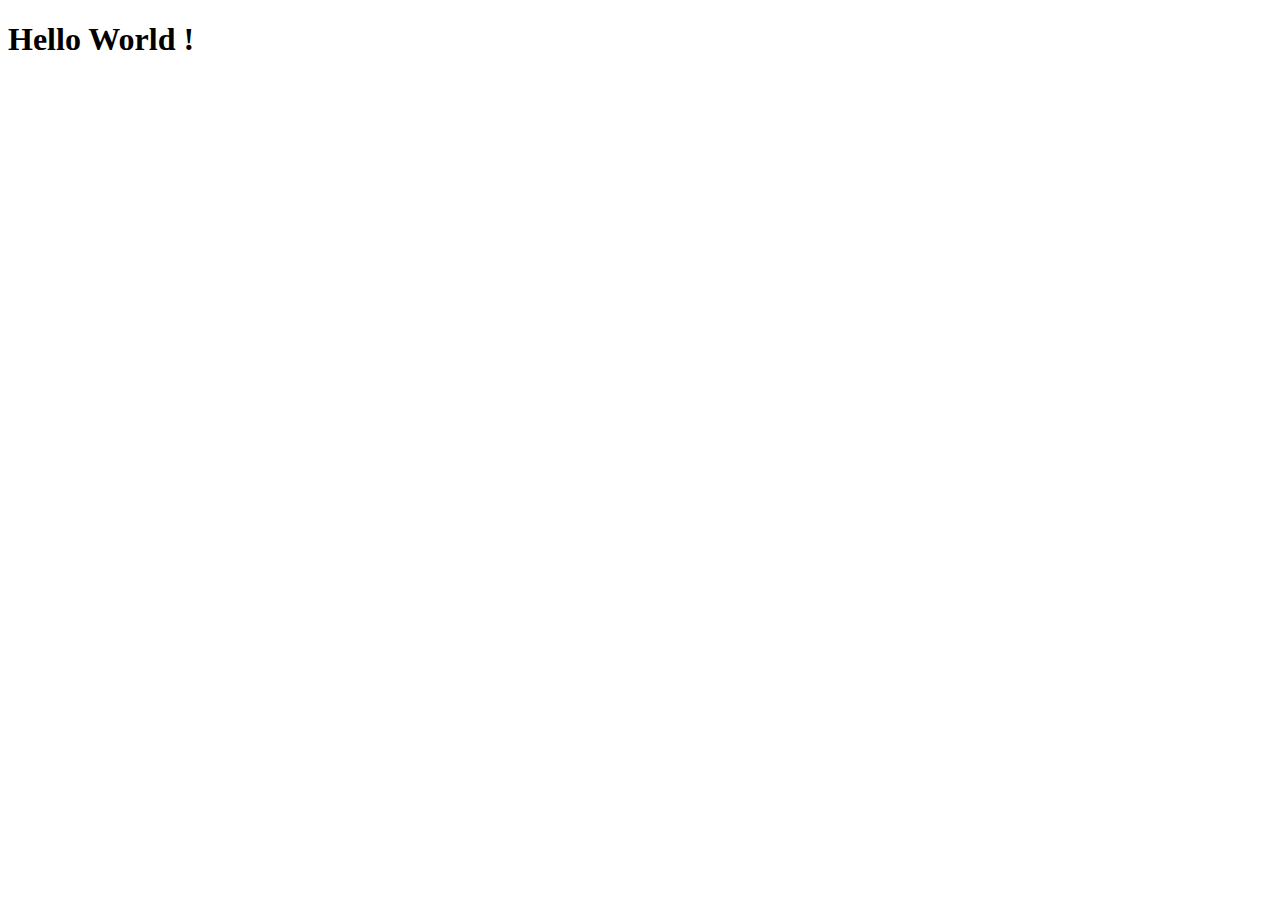
==== index.html @ 2cf9e1de "init" ====
<!DOCTYPE html>
<html lang="en">
<head>
    <meta charset="UTF-8">
    <meta name="viewport" content="width=device-width, initial-scale=1.0">
    <title>Document</title>
</head>
<body>
        <h1> Hello World !</h1>
</body>
</html>
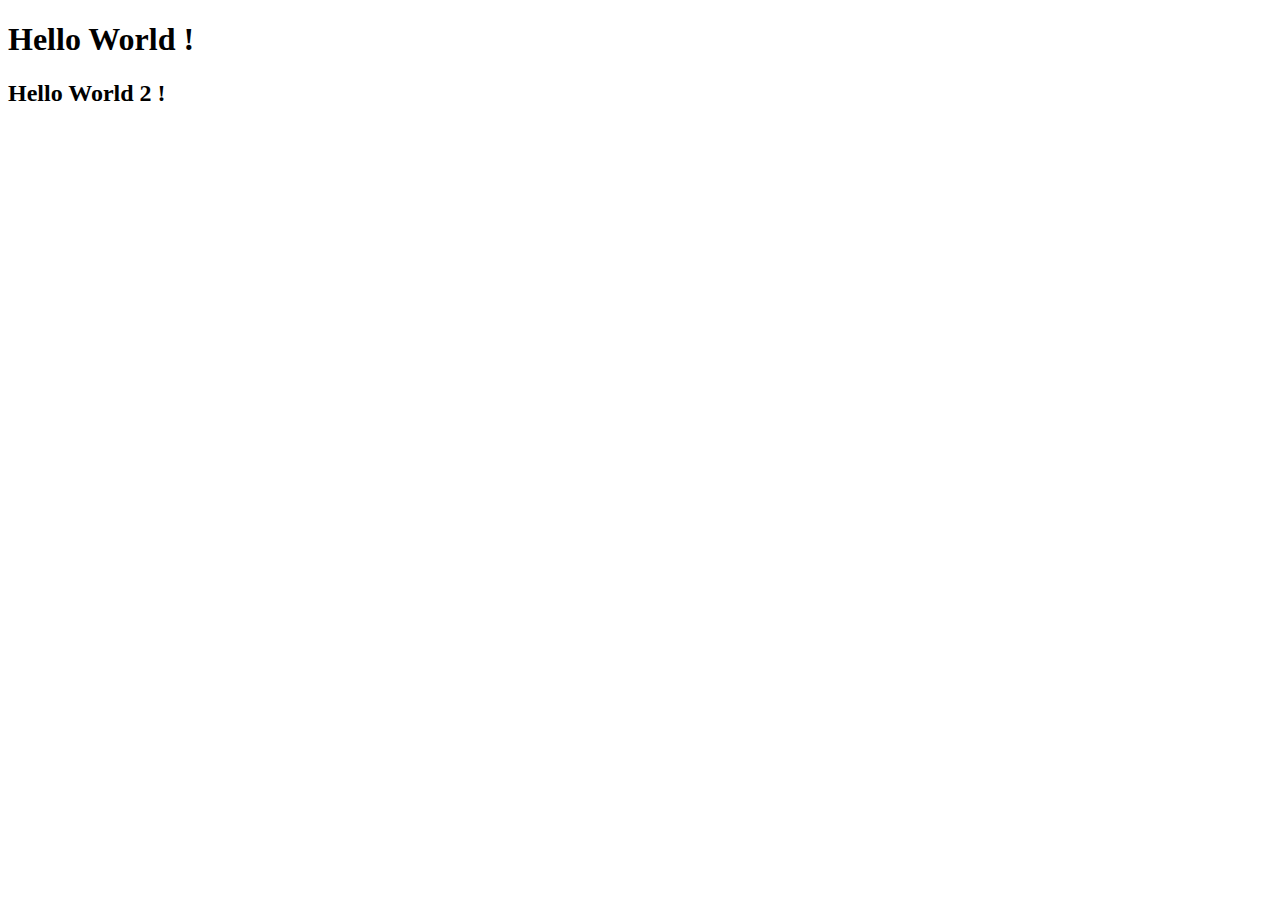
==== commit 3596e046: "changement index" ====
--- a/index.html
+++ b/index.html
@@ -7,5 +7,6 @@
 </head>
 <body>
         <h1> Hello World !</h1>
+        <h2> Hello World 2 !</h2>
 </body>
 </html>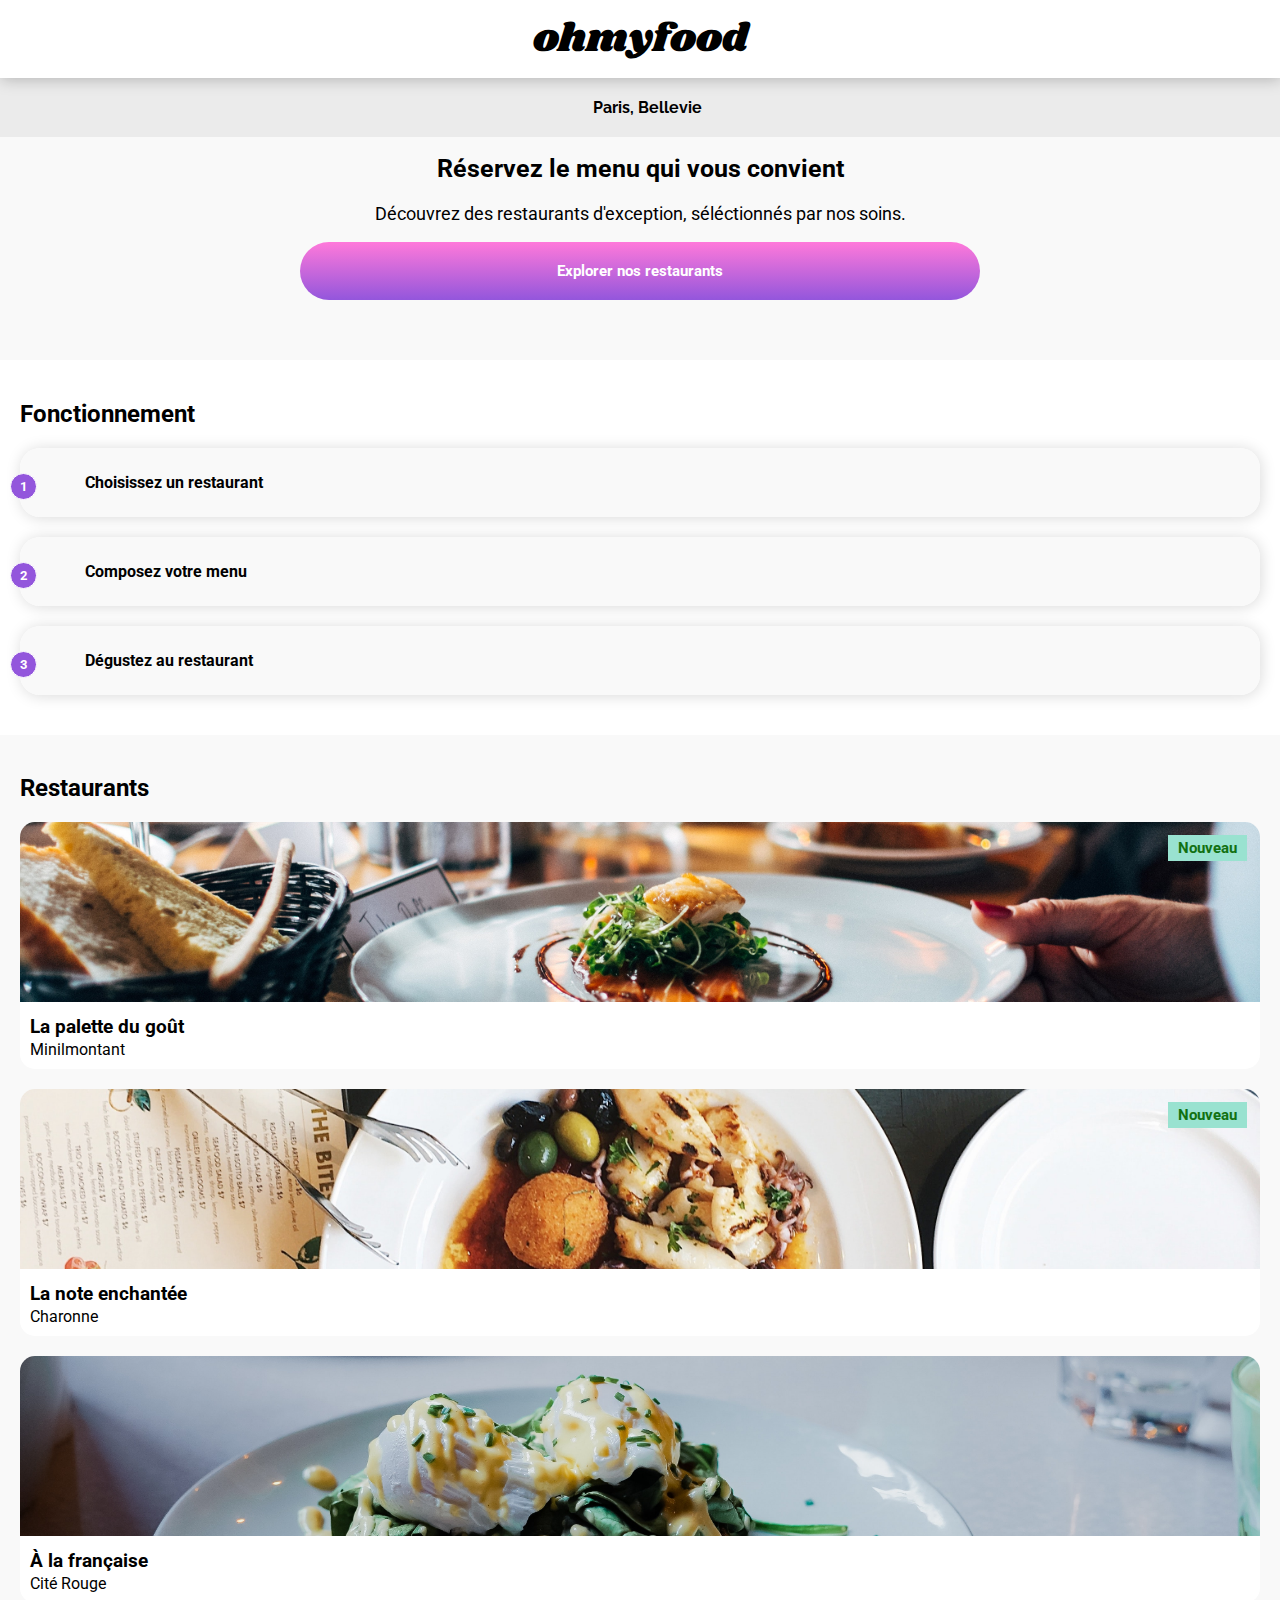
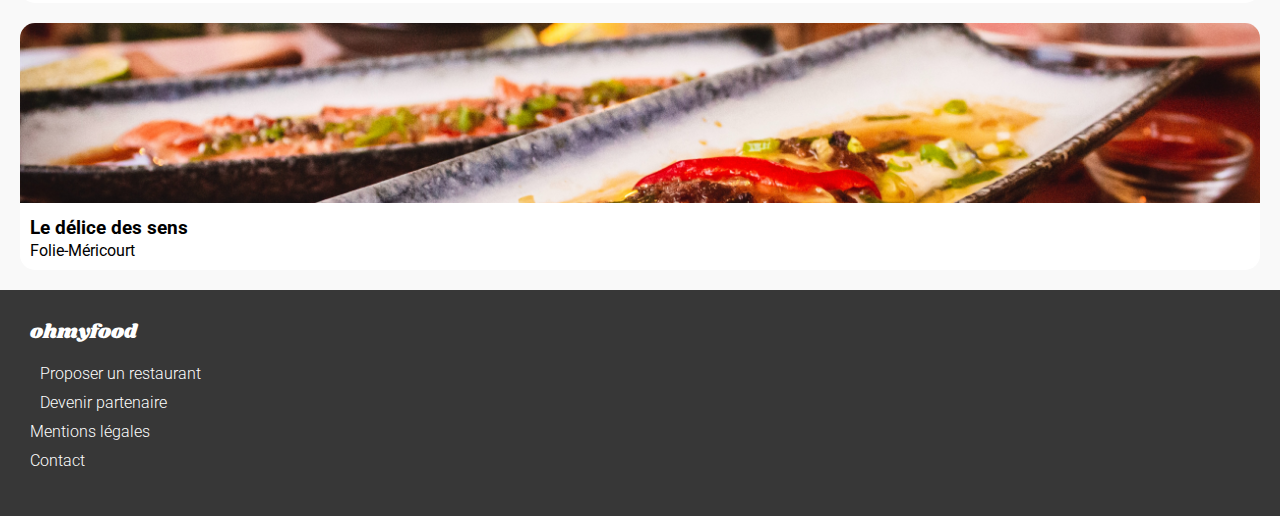
==== commit ed795140: "first commit" ====
--- a/index.html
+++ b/index.html
@@ -3,10 +3,150 @@
 <head>
     <meta charset="UTF-8">
     <meta name="viewport" content="width=device-width, initial-scale=1.0">
-    <title>Document</title>
+    <title>Ohmyfood</title>
+    <link rel="stylesheet" href="./assets/styles.css">
+    <link rel="stylesheet" href="./SASS/styles.scss">
+    <link rel="preconnect" href="https://fonts.googleapis.com">
+    <link rel="preconnect" href="https://fonts.gstatic.com" crossorigin>
+    <link href="https://fonts.googleapis.com/css2?family=Raleway:wght@600&family=Roboto:wght@300&family=Shrikhand&display=swap" rel="stylesheet">
+    <link href="https://fonts.googleapis.com/css2?family=Roboto:wght@700&display=swap" rel="stylesheet">
+    
+
+    <link rel="stylesheet" href="https://cdnjs.cloudflare.com/ajax/libs/font-awesome/6.2.1/css/all.min.css" integrity="sha512-MV7K8+y+gLIBoVD59lQIYicR65iaqukzvf/nwasF0nqhPay5w/9lJmVM2hMDcnK1OnMGCdVK+iQrJ7lzPJQd1w=="
+    crossorigin="anonymous" referrerpolicy="no-referrer">
 </head>
 <body>
-        <h1> Hello World !</h1>
-        <h2> Hello World 2 !</h2>
+    <header class="color">
+      <div class="logo">
+        <!-- pas d'image, juste un titre-->
+         <h1 class="main-title">ohmyfood<h1>
+        </div>  
+    </header>
+    
+    <section class="menu-restaurant">
+    <div class="location">
+        <i class="fa-solid fa-location-dot"></i>
+        Paris, Bellevie
+    </div>
+    <h1 class="title">Réservez le menu qui vous convient</h1>
+    <p class="subtitle">Découvrez des restaurants d'exception, séléctionnés par nos soins.</p>
+    <a class="btn" href="#cards">Explorer nos restaurants</a> 
+</section>
+<section class="center">
+<h2>Fonctionnement</h2>
+<div class="left-menu">
+    <a class="btn2">
+    <span class="number">1</span>
+   <i class="fa-solid fa-mobile-screen-button"></i>Choisissez un restaurant</a> 
+   
+   <a class="btn2">
+    <span class="number">2</span>
+    <i class="fa-solid fa-list"></i>Composez votre menu</a> 
+   <a class="btn2">
+    <span class="number">3</span>
+    <i class="fa-solid fa-store"></i>Dégustez au restaurant</a> 
+
+
+</div>
+</section>
+<section id="cards" class="center2">
+<h2>Restaurants</h2>
+<div>
+    <article class="cards-menu">
+        <a href="restaurants/la-palette-du-gout.html">
+            <div class="card-block">
+            <span class="card-new">Nouveau</span>
+             </div>
+            <img class="menu" src="assets/images/restaurants/jay-wennington-N_Y88TWmGwA-unsplash.jpg">
+            <div class="card-txt">
+                <div class="right-menu">
+            <h3 class="card-title">La palette du goût</h3>
+            <div class="heart-icons">
+            <i class="fa-regular fa-heart"></i>
+            <i class="fa-solid solid fa-heart"></i>
+        </div>
+        </div>
+            <p class="card-subtitle">Minilmontant</p>
+            
+        </div>
+        </a>
+
+    </article>
+
+    
+    <article class="cards-menu">
+        <a href="restaurants/la-note-enchantée.html">
+            <div class="card-block">
+                <span class="card-new">Nouveau</span>
+                 </div>
+            <img class="menu" src="assets/images/restaurants/stil-u2Lp8tXIcjw-unsplash.jpg">
+            <div class="card-txt">
+                <div class="right-menu">
+            <h3 class="card-title">La note enchantée</h3>
+            <div class="heart-icons">
+            <i class="fa-regular fa-heart"></i>
+            <i class="fa-solid solid fa-heart"></i>
+        </div>
+            </div>
+            <p class="card-subtitle">Charonne</p>
+        </div>
+        </a>
+
+    </article>
+
+    <article class="cards-menu">
+        <a href="restaurants/a-la-francaise.html">
+            <img class="menu" src="assets/images/restaurants/toa-heftiba-DQKerTsQwi0-unsplash.jpg">
+            <div class="card-txt">
+                 <div class="right-menu"> 
+            <h3 class="card-title">À la française</h3>
+            <div class="heart-icons">
+            <i class="fa-regular fa-heart"></i>
+            <i class="fa-solid solid fa-heart"></i>
+        </div>
+                </div> 
+            <p class="card-subtitle">Cité Rouge</p>
+        </div>
+        </a>
+
+    </article>
+
+    <article class="cards-menu">
+        <a href="restaurants/le-delice-des-sens.html">
+            <img class="menu" src="assets/images/restaurants/louis-hansel-shotsoflouis-qNBGVyOCY8Q-unsplash.jpg">
+            <div class="card-txt">
+                <div class="right-menu">
+            <h3 class="card-title">Le délice des sens</h3>
+            <div class="heart-icons">
+            <i class="fa-regular fa-heart"></i>
+            <i class="fa-solid solid fa-heart"></i>
+        </div>
+                </div>
+            <p class="card-subtitle">Folie-Méricourt</p>
+        </div>
+        </a>
+
+    </article>
+
+
+
+</div>
+</section>
+
+<footer>
+<section class="card-menu-info">
+    <h2 class="title2">ohmyfood</h2>
+    <ul class="list">
+        <div class="space">
+            <li><i class="fa-solid fa-utensils"></i> Proposer un restaurant</li>
+            <li><i class="fa-solid fa-handshake-angle"></i>Devenir partenaire</li>
+            <li>Mentions légales</li>
+            <li>Contact</li>
+        </div>
+    </ul>
+
+
+</section>
+</footer>
 </body>
 </html>--- a/assets/styles.css
+++ b/assets/styles.css
@@ -0,0 +1,373 @@
+/****** General ***********/
+*{
+    
+    font-family: 'Roboto', sans-serif;
+/* font-family: 'Shrikhand', serif; */
+
+}
+
+body{
+    margin: 0;
+    
+}
+
+/* 
+header img{
+    width: 50%;
+    display: flex;
+    justify-content: center;
+
+} */
+
+
+main{
+    padding: 8px;
+
+}
+
+.logo{
+    
+    display: flex;
+    justify-content: center;
+   
+    
+}
+
+.main-title{
+
+    font-family: 'Shrikhand', serif;
+    font-size: 40px;
+    font-weight: 500;
+    margin: 10px;
+}
+
+.color{
+
+    box-shadow: 1px 1px 15px rgba(0,0,0, 0.25);
+    z-index: 50;
+    position: relative;
+
+}
+.ohmyfood{
+    width: 200px; 
+    
+
+}
+
+.location{
+
+    background-color: #eaeaeaf1;
+  font-style: normal;
+  font-weight: 500;
+  padding: 20px;
+  font-family: 'Raleway', sans-serif, 'Roboto', sans-serif;
+  font-style: normal;
+  font-weight: 700;
+  text-align: center;
+  
+  /* filter: drop-shadow(0px 3px 15px rgba(0, 0, 0, 0.1)); */
+}
+
+.fa-location-dot{
+
+    padding-right: 15px;
+}
+
+.title{
+    font-size: 25px;
+    font-weight: 700;
+    margin-bottom: 20px;
+    font-family: 'Roboto', sans-serif;
+    text-align: center;
+    padding: 0px 30px;
+
+
+
+}
+
+.subtitle{
+    text-align: center;
+    font-size: 18px;
+    padding: 0 20px;
+
+}
+
+.btn{
+    background-color: white;
+    border-width: 1px;
+    border-radius: 30px;
+    padding: 20px;
+    display: flex;
+    justify-content: center;
+    color: white;
+   background: linear-gradient(#FF79DA 0%, #9356DC 100%);
+   width: 50%;
+   margin: 0 auto;
+   font-size: 15px;
+   font-weight: 700;
+   
+}
+
+.btn:hover{
+
+    box-shadow: 0 5px 7px rgba(0, 0, 0, 0.8);
+}
+
+
+
+.menu-restaurant{
+    background-color: #f8f8f8ce;
+    padding-bottom: 60px;
+}
+
+
+
+.center{
+
+    /* text-align: center; */
+    padding: 20px;
+
+}
+
+/******Fonctionnement*******/
+
+.left-menu i{
+    padding: 0 30px;
+    font-size: 20px;
+    color: #8a8a8a;
+
+
+}
+
+.btn2{
+    
+    display: flex;
+    background-color: white;
+    border-style: solid;
+    border-width: 1px;
+    border-radius: 20px;
+    background-color:#f8f8f8ce; 
+    border: none;
+    padding: 25px 5px;
+    box-shadow: 1px 1px 15px rgba(0,0,0, 0.15);
+    font-weight: 700;
+    margin-bottom: 20px;
+    cursor: pointer;
+}
+
+.number{
+    background-color: #9356DC;
+    width: 25px;
+    height: 25px;
+    border: 1px solid;
+    border-radius: 50px;
+    display: flex;
+    /* text-align: center; */
+    justify-content: center;
+    align-items: center;
+    color: white;
+    font-size: 13px;
+    font-weight: 700;
+    position: absolute;
+    left: 0;
+    margin-left: 10px;
+}
+    
+
+
+.left-menu .btn2:hover .fa-solid {
+    color: #9356DC; /* Couleur souhaitée au survol */
+    
+}
+
+.btn2:hover{
+
+    box-shadow: 1px 1px 15px rgba(0,0,0, 0.35);
+}
+
+
+/* .btn2 i.fa-store{
+    color: #9356DC;
+
+} */
+
+
+
+
+
+
+
+
+.cards-menu{
+    overflow: hidden;
+    border-radius: 15px;
+    background-color: white;
+    border: none;
+    margin-top: 20px;
+    transition: transform 400ms; 
+
+}
+
+
+
+
+.cards-menu:hover {
+    
+    /* box-shadow: 1px 1px 15px rgba(0,0,0, 0.45); */
+    transform: scale(1.05);
+    
+}
+
+.menu{
+    height: 180px;
+    width: 100%;
+    object-fit: cover;
+
+}
+
+h3{
+
+    font-family: 'Roboto', sans-serif;
+    text-decoration: none;
+}
+
+a{
+    color: inherit;
+    text-decoration: none;
+}
+
+.center2{
+
+    padding: 20px;
+    background-color: #f8f8f8ce;
+
+}
+
+.card-title{
+
+    margin: 0;
+    padding-bottom: 2px;
+}
+
+.card-subtitle{
+
+
+    margin: 0;
+}
+
+.card-txt{
+    padding: 10px;
+    
+
+}
+
+.cards{
+
+    padding-bottom: 5px;
+
+}
+
+.fa-heart{
+
+        font-size: 25px;
+        margin-right: 20px;
+        margin-top: 1px;
+        position: absolute;
+        
+}
+
+.fa-heart:hover {
+    background: linear-gradient(#FF79DA 0%, #9356DC 100%);
+    color: transparent;
+    opacity: 1;
+    background-clip: text;
+    transition-duration: 1s;
+    
+    
+  }
+
+  .solid{
+    opacity: 0;
+
+  }
+
+  
+  .heart-icons {
+    display: flex;
+    justify-content: flex-end;
+}
+  
+
+.right-menu{
+    display: flex; 
+    justify-content: space-between;
+
+}
+
+.title2{
+    font-family: 'Shrikhand', serif;
+    font-size: 20px;
+    font-weight: 500;
+    color: white;
+
+
+}
+
+.list{
+    list-style-type: none;
+    padding: 0;
+    color: white;
+    
+
+
+
+}
+
+.list li{
+    margin-bottom: 10px;
+
+}
+.card-menu-info{
+    background-color: #353535fc;
+    font-family: 'Roboto', sans-serif;    
+    font-weight: 300;
+    padding-top: 10px;
+    padding-left: 30px;
+    padding-bottom: 10px;
+
+}
+
+.space{
+
+    padding-bottom: 10px;
+}
+
+.fa-utensils{
+
+    margin-right: 10px;
+}
+
+.fa-handshake-angle{
+
+    margin-right: 10px;
+}
+
+
+.card-new{
+    position: absolute;
+    color: rgb(18, 113, 18);
+    background-color: #99E2D0;
+    padding: 4px 10px;
+    margin: 13px;
+    font-weight: bold;
+    font-size: 15px;
+
+}
+
+
+.card-block{
+    display:flex;
+    justify-content: flex-end;
+    
+
+}